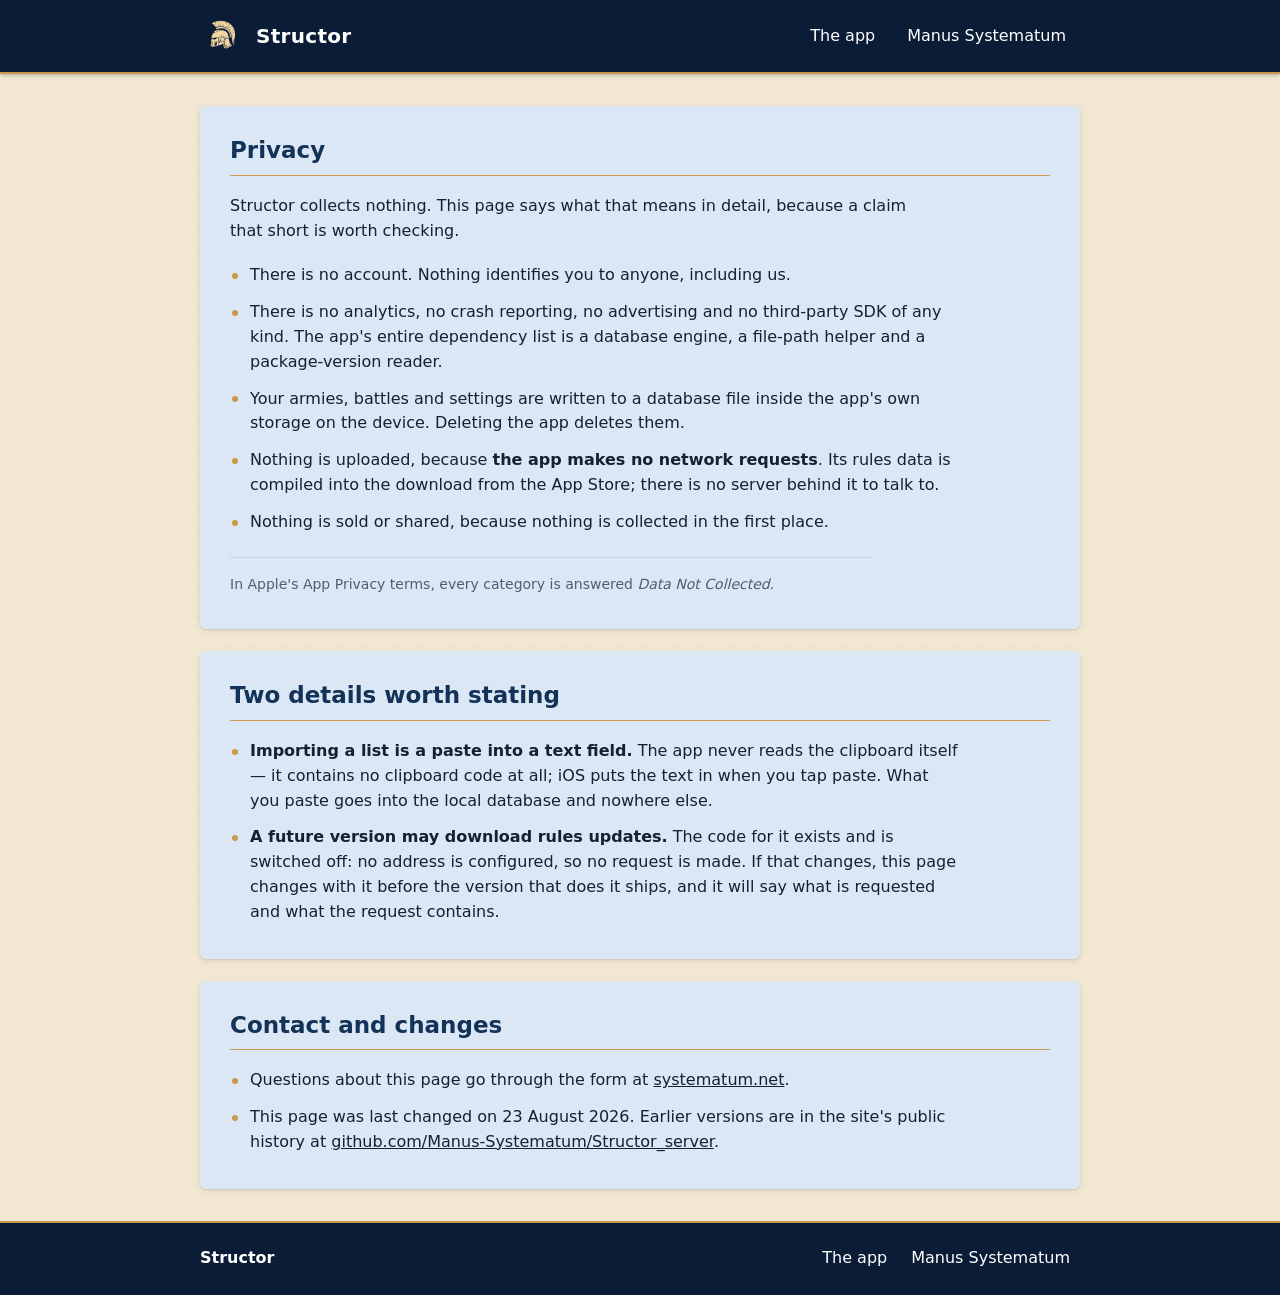
==== privacy.html @ 6c8bff96 "Privacy page The App Store requires a privacy policy URL before a build can be submitted, so there n" ====
<!DOCTYPE html>
<html lang="en">
<head>
<meta charset="utf-8">
<meta name="viewport" content="width=device-width, initial-scale=1">
<title>Structor — Privacy</title>
<meta name="description" content="Structor collects nothing. No accounts, no analytics, no tracking, and no network requests.">
<link rel="canonical" href="https://structor.systematum.net/privacy.html">
<link rel="icon" href="assets/favicon.ico" sizes="any">
<link rel="apple-touch-icon" href="assets/apple-touch-icon.png">
<link rel="stylesheet" href="style.css">
</head>
<body>

<header class="bar bar--top">
  <div class="bar__inner">
    <a class="brand" href="index.html">
      <img class="brand__mark" src="assets/logo-mark.png" alt="" width="128" height="128">
      <span class="brand__name">Structor</span>
    </a>

    <nav class="nav" aria-label="Main">
      <a class="nav__link" href="index.html">The app</a>
      <a class="nav__link" href="https://systematum.net">Manus Systematum</a>
    </nav>
  </div>
</header>

<main id="top" class="page">

  <section class="panel" aria-labelledby="privacy-heading">
    <h1 id="privacy-heading" class="panel__heading">Privacy</h1>
    <p class="panel__lead">
      Structor collects nothing. This page says what that means in detail,
      because a claim that short is worth checking.
    </p>

    <ul class="facts">
      <li>There is no account. Nothing identifies you to anyone, including us.</li>
      <li>There is no analytics, no crash reporting, no advertising and no
        third-party SDK of any kind. The app's entire dependency list is a
        database engine, a file-path helper and a package-version reader.</li>
      <li>Your armies, battles and settings are written to a database file
        inside the app's own storage on the device. Deleting the app deletes
        them.</li>
      <li>Nothing is uploaded, because <strong>the app makes no network
        requests</strong>. Its rules data is compiled into the download from
        the App Store; there is no server behind it to talk to.</li>
      <li>Nothing is sold or shared, because nothing is collected in the first
        place.</li>
    </ul>

    <p class="note">
      In Apple's App Privacy terms, every category is answered <em>Data Not
      Collected</em>.
    </p>
  </section>

  <section class="panel" aria-labelledby="detail-heading">
    <h2 id="detail-heading" class="panel__heading">Two details worth stating</h2>
    <ul class="facts">
      <li><strong>Importing a list is a paste into a text field.</strong> The
        app never reads the clipboard itself — it contains no clipboard code at
        all; iOS puts the text in when you tap paste. What you paste goes into
        the local database and nowhere else.</li>
      <li><strong>A future version may download rules updates.</strong> The code
        for it exists and is switched off: no address is configured, so no
        request is made. If that changes, this page changes with it before the
        version that does it ships, and it will say what is requested and what
        the request contains.</li>
    </ul>
  </section>

  <section class="panel" aria-labelledby="contact-heading">
    <h2 id="contact-heading" class="panel__heading">Contact and changes</h2>
    <ul class="facts">
      <li>Questions about this page go through the form at
        <a href="https://systematum.net/#support">systematum.net</a>.</li>
      <li>This page was last changed on 23 August 2026. Earlier versions are in
        the site's public history at
        <a href="https://github.com/Manus-Systematum/Structor_server">github.com/Manus-Systematum/Structor_server</a>.</li>
    </ul>
  </section>

</main>

<footer class="bar bar--bottom">
  <div class="bar__inner bar__inner--footer">
    <p class="footer__name">Structor</p>
    <ul class="footer__links">
      <li><a href="index.html">The app</a></li>
      <li><a href="https://systematum.net">Manus Systematum</a></li>
    </ul>
  </div>
</footer>

</body>
</html>
---- style.css ----
/* Structor — landing page.
   Same visual language as systematum.net, deliberately: this is a subdomain of
   that distribution and should read as one. Tokens, spacing grid, elevation and
   type stack are carried over unchanged; what differs is the content, and the
   two rules this page needs that page does not (.facts and .sources).

   Material-derived: flat surfaces, one elevation step, 4px spacing grid, 48px
   touch targets. No transitions, no parallax, no reveal-on-scroll. */

:root {
  /* Carried from systematum.net, which took them from the group's logo. The
     Structor app icon happens to be drawn in the same two colours, so the
     helmet needs no adjustment to sit on the navy. */
  --navy:        #0b1c36;  /* header, footer, the logo tile */
  --navy-deep:   #05101f;  /* hover on navy */
  --navy-ink:    #123258;  /* headings on pale blue */
  --page:        #f1e7d3;  /* pale gold — the pinned background */
  --panel:       #dbe7f5;  /* the sections */
  --surface:     #f9fbfd;  /* source cards, inside the panels */
  --gold:        #ca994b;  /* accent: heading rules, the bars' edge, list marks */
  --ink:         #16202e;
  --ink-muted:   #4d5e73;
  --hairline:    rgba(11, 28, 54, 0.10);
  --on-navy:     #ffffff;

  --font: Calibri, Carlito, "Segoe UI", Candara, "Trebuchet MS", system-ui,
          -apple-system, sans-serif;

  --radius: 6px;
  --shadow:     0 1px 2px rgba(5, 16, 31, 0.10), 0 2px 8px rgba(5, 16, 31, 0.07);
  --shadow-bar: 0 1px 4px rgba(5, 16, 31, 0.28);
}

*, *::before, *::after { box-sizing: border-box; }

html { -webkit-text-size-adjust: 100%; }

body {
  margin: 0;
  font-family: var(--font);
  font-size: 16px;
  line-height: 1.55;
  color: var(--ink);

  background-color: var(--page);
  background-image: url("data:image/svg+xml,%3Csvg xmlns='http://www.w3.org/2000/svg' width='28' height='28'%3E%3Ccircle cx='2' cy='2' r='1' fill='%23ca994b' fill-opacity='0.22'/%3E%3C/svg%3E");
  background-repeat: repeat;
  background-attachment: fixed;
}

a { color: inherit; }

img { max-width: 100%; height: auto; }

h1, h2, h3 { margin: 0; font-weight: 600; line-height: 1.25; }

.nowrap { white-space: nowrap; }

/* ---------------------------------------------------------------- bars --- */

.bar { background: var(--navy); color: var(--on-navy); }

.bar--top    { border-bottom: 2px solid var(--gold); box-shadow: var(--shadow-bar); }
.bar--bottom { border-top: 2px solid var(--gold); }

.bar__inner {
  max-width: 920px;
  margin: 0 auto;
  padding: 0 20px;
  min-height: 72px;
  display: flex;
  align-items: center;
  justify-content: space-between;
  gap: 16px;
}

.brand {
  display: flex;
  align-items: center;
  gap: 12px;
  padding: 8px 0;
  text-decoration: none;
}

.brand__mark { width: 44px; height: 44px; }

.brand__name {
  font-size: 20px;
  font-weight: 600;
  letter-spacing: 0.015em;
}

.nav { display: flex; align-items: center; gap: 4px; }

.nav__link {
  display: flex;
  align-items: center;
  min-height: 48px;
  padding: 0 14px;
  font-size: 16px;
  color: var(--on-navy);
  text-decoration: none;
  border-radius: var(--radius);
}

.nav__link:hover { background: var(--navy-deep); }

/* ----------------------------------------------------- central section --- */

.page {
  max-width: 920px;
  margin: 32px auto;
  padding: 0 20px;
  display: flex;
  flex-direction: column;
  gap: 22px;
}

.panel {
  background: var(--panel);
  border-radius: var(--radius);
  box-shadow: var(--shadow);
  padding: 30px 30px 34px;
}

.panel__heading {
  font-size: 23px;
  color: var(--navy-ink);
  padding-bottom: 10px;
  border-bottom: 1px solid var(--gold);
  margin-bottom: 18px;
}

.panel__lead { margin: 0 0 20px; max-width: 68ch; }

/* ---------------------------------------------------------------- hero --- */

.panel--hero { display: flex; align-items: flex-start; gap: 30px; }

/* The mark is gold line art and needs a dark ground. A rounded tile rather
   than the circle systematum.net uses, because this is the app's own icon and
   an app icon is a squircle everywhere else it appears. */
.hero__mark {
  flex: none;
  margin: 0;
  width: 146px;
  height: 146px;
  border-radius: 26px;
  background: var(--navy);
  display: flex;
  align-items: center;
  justify-content: center;
  box-shadow: var(--shadow);
}

.hero__mark img { width: 122px; height: 122px; }

.hero__body { min-width: 0; }

.statement { margin: 0; font-size: 17px; max-width: 60ch; }

/* The one line on the page a reader might act on wrongly: it says there is no
   download. Set apart so it is not skimmed past, without an alert colour —
   nothing here is a warning. */
.status {
  margin: 16px 0 0;
  padding: 10px 14px;
  background: var(--surface);
  border-left: 3px solid var(--gold);
  border-radius: 0 var(--radius) var(--radius) 0;
  max-width: 60ch;
}

/* --------------------------------------------------------------- lists --- */

/* Custom marker: the default bullet sits too tight to the text at this size,
   and a gold one ties the lists to the heading rules. */
.facts {
  margin: 0;
  padding: 0;
  list-style: none;
  display: flex;
  flex-direction: column;
  gap: 12px;
  max-width: 72ch;
}

.facts li {
  position: relative;
  padding-left: 20px;
}

.facts li::before {
  content: "";
  position: absolute;
  left: 2px;
  top: 0.62em;
  width: 6px;
  height: 6px;
  border-radius: 50%;
  background: var(--gold);
}

.facts a { text-decoration: underline; }

/* -------------------------------------------------------------- sources --- */

.sources {
  margin: 0;
  padding: 0;
  list-style: none;
  display: flex;
  flex-direction: column;
  gap: 14px;
}

/* A card each, rather than one long list: the licence terms are the point of
   this section, and each source's terms are a separate fact from its
   neighbour's. */
.source {
  background: var(--surface);
  border: 1px solid var(--hairline);
  border-radius: var(--radius);
  padding: 16px 18px 18px;
}

.source__name { font-size: 18px; color: var(--navy-ink); }

.source__link {
  margin: 2px 0 8px;
  font-size: 14px;
  word-break: break-word;
}

.source__link a { color: var(--ink-muted); }

.source__text { margin: 0; max-width: 72ch; }

.source__text a { text-decoration: underline; }

.note {
  margin: 22px 0 0;
  padding-top: 16px;
  border-top: 1px solid var(--hairline);
  font-size: 14px;
  color: var(--ink-muted);
  max-width: 72ch;
}

a:focus-visible,
.nav__link:focus-visible,
.brand:focus-visible {
  outline: 3px solid var(--navy);
  outline-offset: 2px;
}

/* ------------------------------------------------------------- footer --- */

.bar__inner--footer { flex-wrap: wrap; padding-top: 14px; padding-bottom: 14px; }

.footer__name { margin: 0; font-weight: 600; }

.footer__links {
  margin: 0;
  padding: 0;
  list-style: none;
  display: flex;
  flex-wrap: wrap;
  gap: 4px;
}

.footer__links a {
  display: flex;
  align-items: center;
  min-height: 40px;
  padding: 0 10px;
  text-decoration: none;
  border-radius: var(--radius);
}

.footer__links a:hover { background: var(--navy-deep); text-decoration: underline; }

/* ------------------------------------------------------------- narrow --- */

@media (max-width: 700px) {
  .panel--hero { flex-direction: column; align-items: center; gap: 22px; }
  .hero__mark { width: 128px; height: 128px; border-radius: 24px; }
  .hero__mark img { width: 106px; height: 106px; }
}

@media (max-width: 620px) {
  .bar__inner { flex-wrap: wrap; padding-top: 12px; padding-bottom: 12px; }
  .brand__name { font-size: 18px; }
  .brand__mark { width: 40px; height: 40px; }
  .page { margin: 22px auto; }
  .panel { padding: 24px 20px 28px; }
  .panel__heading { font-size: 21px; }
  .nav__link { padding: 0 10px; }
}
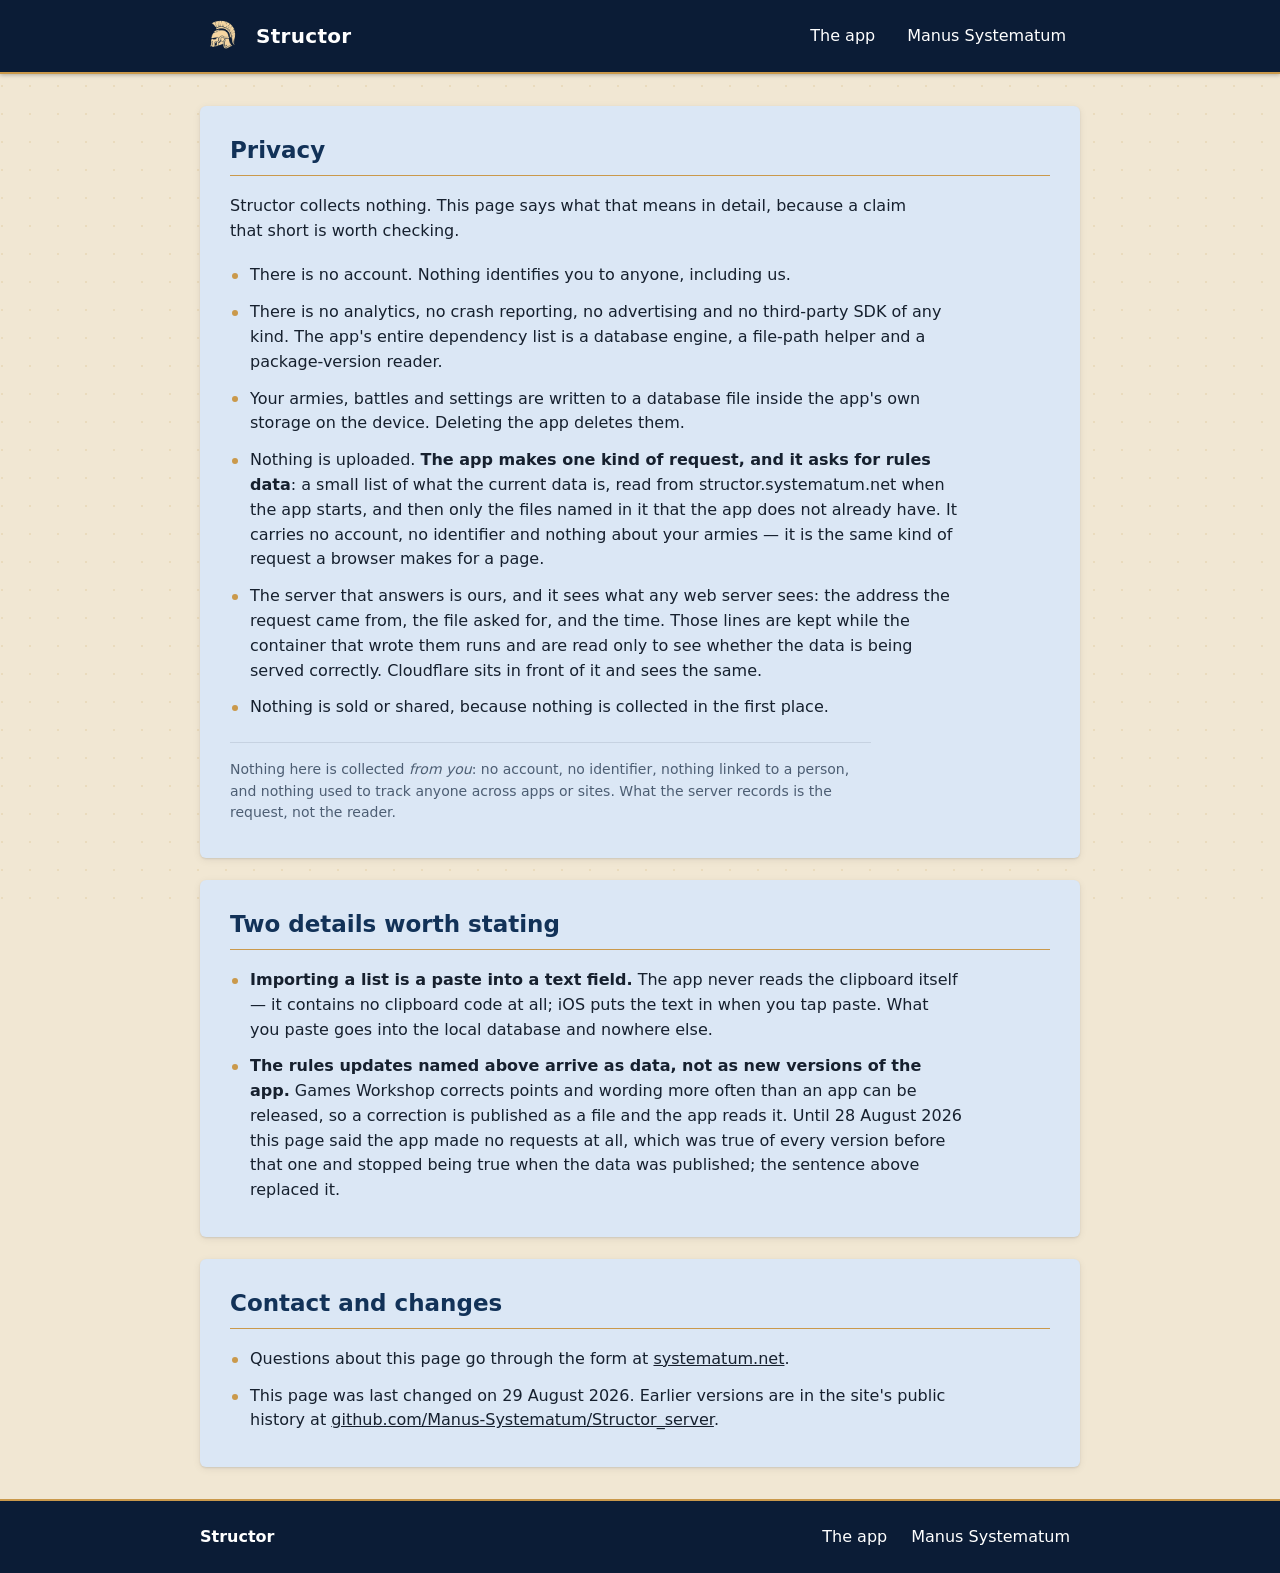
==== commit fcd5b08e: "The privacy page says what the app now does It said the app makes no network requests, and promised " ====
--- a/privacy.html
+++ b/privacy.html
@@ -4,7 +4,7 @@
 <meta charset="utf-8">
 <meta name="viewport" content="width=device-width, initial-scale=1">
 <title>Structor — Privacy</title>
-<meta name="description" content="Structor collects nothing. No accounts, no analytics, no tracking, and no network requests.">
+<meta name="description" content="Structor collects nothing. No accounts, no analytics, no tracking. The only thing it sends is a request for its own rules data.">
 <link rel="canonical" href="https://structor.systematum.net/privacy.html">
 <link rel="icon" href="assets/favicon.ico" sizes="any">
 <link rel="apple-touch-icon" href="assets/apple-touch-icon.png">
@@ -43,16 +43,25 @@
       <li>Your armies, battles and settings are written to a database file
         inside the app's own storage on the device. Deleting the app deletes
         them.</li>
-      <li>Nothing is uploaded, because <strong>the app makes no network
-        requests</strong>. Its rules data is compiled into the download from
-        the App Store; there is no server behind it to talk to.</li>
+      <li>Nothing is uploaded. <strong>The app makes one kind of request, and
+        it asks for rules data</strong>: a small list of what the current data
+        is, read from structor.systematum.net when the app starts, and then
+        only the files named in it that the app does not already have. It
+        carries no account, no identifier and nothing about your armies —
+        it is the same kind of request a browser makes for a page.</li>
+      <li>The server that answers is ours, and it sees what any web server
+        sees: the address the request came from, the file asked for, and the
+        time. Those lines are kept while the container that wrote them runs
+        and are read only to see whether the data is being served correctly.
+        Cloudflare sits in front of it and sees the same.</li>
       <li>Nothing is sold or shared, because nothing is collected in the first
         place.</li>
     </ul>
 
     <p class="note">
-      In Apple's App Privacy terms, every category is answered <em>Data Not
-      Collected</em>.
+      Nothing here is collected <em>from you</em>: no account, no identifier,
+      nothing linked to a person, and nothing used to track anyone across
+      apps or sites. What the server records is the request, not the reader.
     </p>
   </section>
 
@@ -63,11 +72,13 @@
         app never reads the clipboard itself — it contains no clipboard code at
         all; iOS puts the text in when you tap paste. What you paste goes into
         the local database and nowhere else.</li>
-      <li><strong>A future version may download rules updates.</strong> The code
-        for it exists and is switched off: no address is configured, so no
-        request is made. If that changes, this page changes with it before the
-        version that does it ships, and it will say what is requested and what
-        the request contains.</li>
+      <li><strong>The rules updates named above arrive as data, not as new
+        versions of the app.</strong> Games Workshop corrects points and
+        wording more often than an app can be released, so a correction is
+        published as a file and the app reads it. Until 28 August 2026 this
+        page said the app made no requests at all, which was true of every
+        version before that one and stopped being true when the data was
+        published; the sentence above replaced it.</li>
     </ul>
   </section>
 
@@ -76,7 +87,7 @@
     <ul class="facts">
       <li>Questions about this page go through the form at
         <a href="https://systematum.net/#support">systematum.net</a>.</li>
-      <li>This page was last changed on 23 August 2026. Earlier versions are in
+      <li>This page was last changed on 29 August 2026. Earlier versions are in
         the site's public history at
         <a href="https://github.com/Manus-Systematum/Structor_server">github.com/Manus-Systematum/Structor_server</a>.</li>
     </ul>
